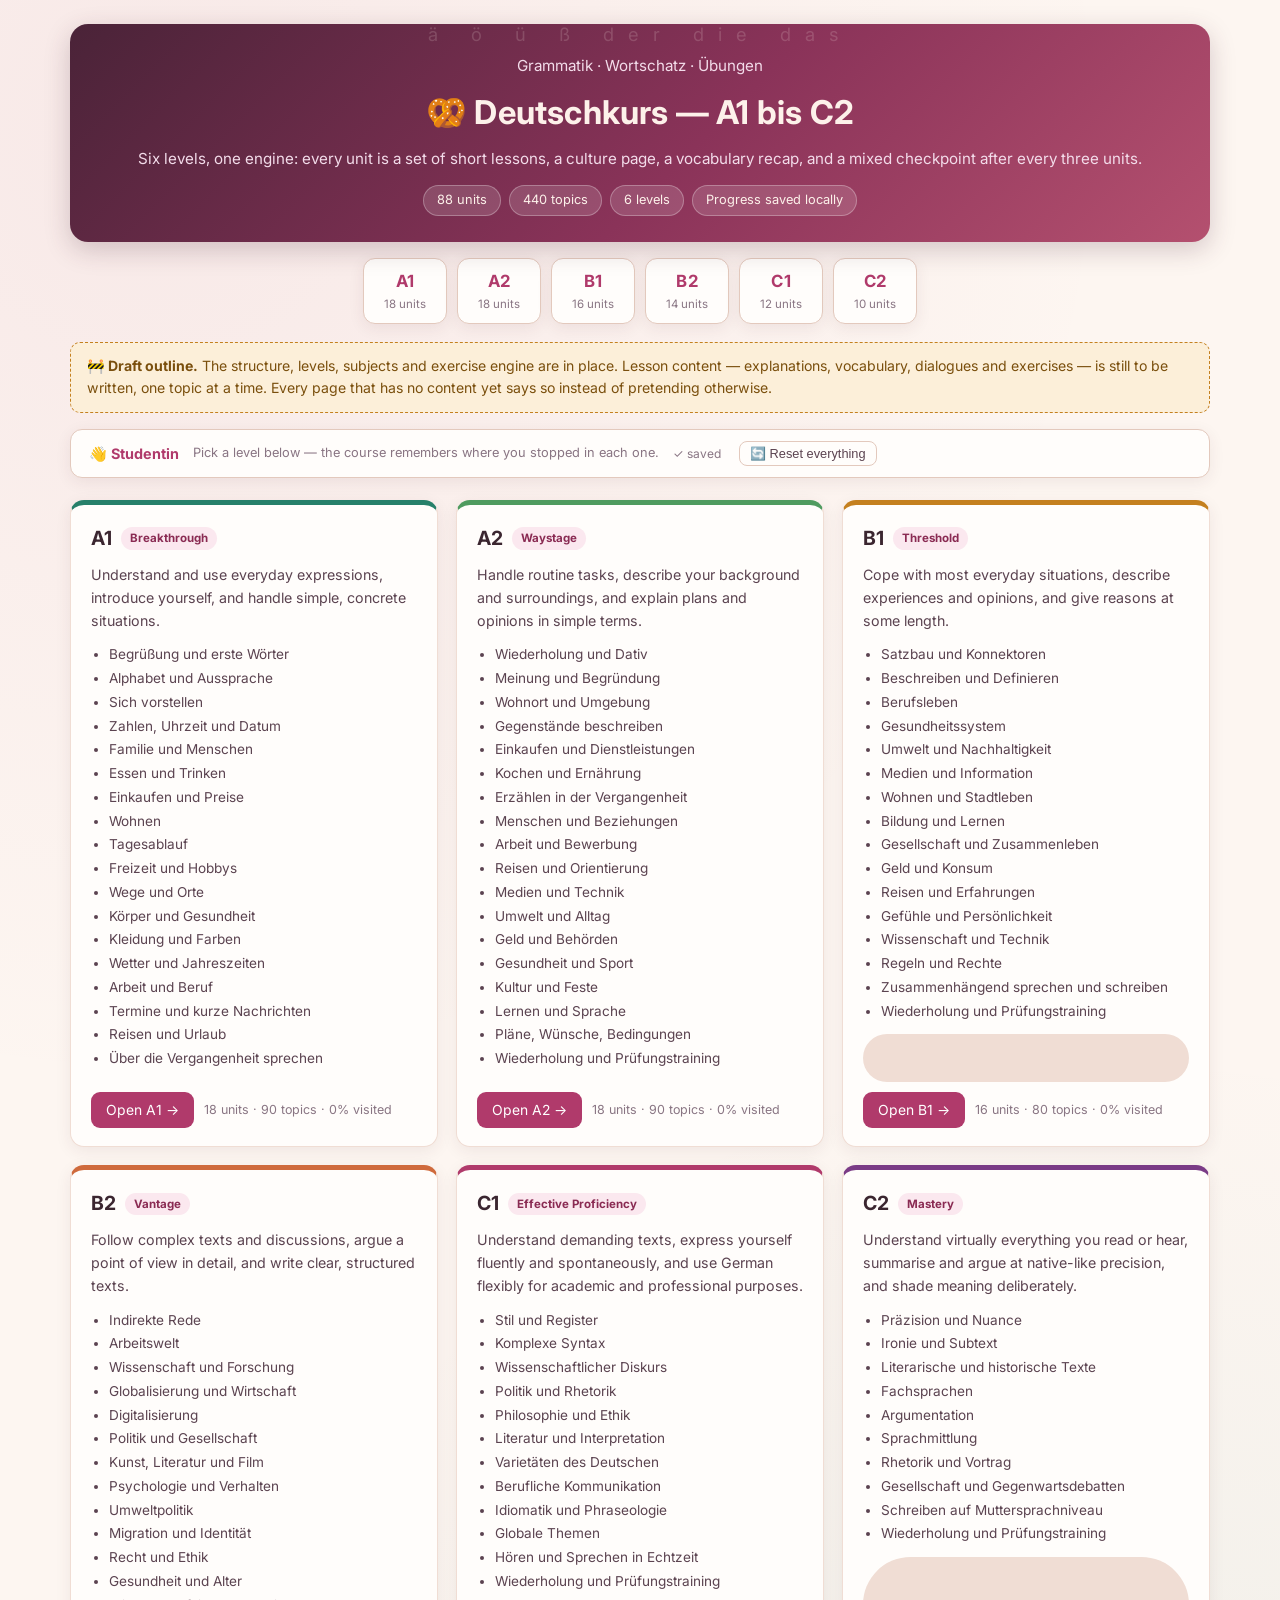
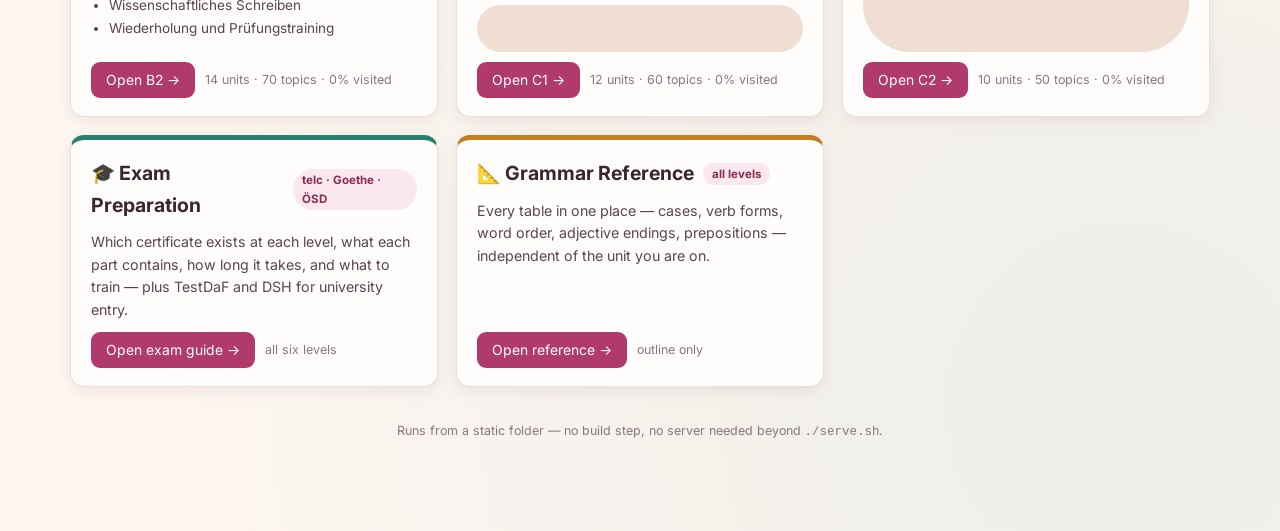
==== index.html @ eb398d91 "Deutschkurs: static German course A1–C2 Course engine, six level data files, exam guide, offline wri" ====
<!DOCTYPE html>
<html lang="en">
<head>
<meta charset="UTF-8">
<meta name="viewport" content="width=device-width, initial-scale=1.0">
<title>Deutschkurs — A1 to C2</title>
<link rel="preconnect" href="https://fonts.googleapis.com">
<link rel="preconnect" href="https://fonts.gstatic.com" crossorigin>
<link href="https://fonts.googleapis.com/css2?family=Inter:wght@400;500;600;700&display=swap" rel="stylesheet">
<link rel="stylesheet" href="style.css">
</head>
<body>
<div class="wrap">
  <header class="page-head">
    <p>Grammatik · Wortschatz · Übungen</p>
    <h1>🥨 Deutschkurs — A1 bis C2</h1>
    <p>Six levels, one engine: every unit is a set of short lessons, a culture page, a vocabulary recap, and a mixed checkpoint after every three units.</p>
    <div class="badges">
      <span id="bTotalUnits">— units</span>
      <span id="bTotalTopics">— topics</span>
      <span>6 levels</span>
      <span>Progress saved locally</span>
    </div>
  </header>

  <nav class="level-switch" id="levelSwitch" aria-label="Choose a level"></nav>

  <div class="draft-banner">
    <strong>🚧 Draft outline.</strong> The structure, levels, subjects and exercise engine are in place.
    Lesson content — explanations, vocabulary, dialogues and exercises — is still to be written, one topic at a time.
    Every page that has no content yet says so instead of pretending otherwise.
  </div>

  <div class="profile-bar" id="profileBar"></div>

  <div class="level-grid" id="levelGrid"></div>

  <div class="level-grid" style="margin-top:18px">
    <div class="level-card" style="border-top-color:#27806a">
      <h2>🎓 Exam Preparation <span class="lv-tag">telc · Goethe · ÖSD</span></h2>
      <p class="lv-goal">Which certificate exists at each level, what each part contains, how long it takes, and what to train — plus TestDaF and DSH for university entry.</p>
      <div class="lv-foot"><a class="lv-btn" href="exam.html">Open exam guide →</a><span class="lv-stat">all six levels</span></div>
    </div>
    <div class="level-card" style="border-top-color:#c4801f">
      <h2>📐 Grammar Reference <span class="lv-tag">all levels</span></h2>
      <p class="lv-goal">Every table in one place — cases, verb forms, word order, adjective endings, prepositions — independent of the unit you are on.</p>
      <div class="lv-foot"><a class="lv-btn" href="grammar.html">Open reference →</a><span class="lv-stat">outline only</span></div>
    </div>
  </div>

  <footer class="page-foot">Runs from a static folder — no build step, no server needed beyond <code>./serve.sh</code>.</footer>
</div>

<script src="progress.js"></script>
<script src="builders.js"></script>
<script src="data/a1.js"></script>
<script src="data/a2.js"></script>
<script src="data/b1.js"></script>
<script src="data/b2.js"></script>
<script src="data/c1.js"></script>
<script src="data/c2.js"></script>
<script>
(function () {
  const esc = DK.esc;
  const codes = DK.LEVEL_CODES;

  function unitCount() { return codes.reduce(function (s, c) { return s + (LEVELS[c] ? LEVELS[c].units.length : 0); }, 0); }
  function topicCount() {
    return codes.reduce(function (s, c) {
      return s + (LEVELS[c] ? LEVELS[c].units.reduce(function (n, u) { return n + u.topics.length; }, 0) : 0);
    }, 0);
  }

  function renderSwitch() {
    document.getElementById('levelSwitch').innerHTML = codes.map(function (c) {
      const L = LEVELS[c];
      if (!L) return '<span class="soon"><b>' + c.toUpperCase() + '</b><small>planned</small></span>';
      return '<a href="course.html?level=' + c + '"><b>' + L.label + '</b><small>' + L.units.length + ' units</small></a>';
    }).join('');
  }

  function renderGrid() {
    document.getElementById('levelGrid').innerHTML = codes.map(function (c) {
      const L = LEVELS[c];
      if (!L) return '';
      const P = DK.level(c);
      const topics = L.units.reduce(function (n, u) { return n + u.topics.length; }, 0);
      const pages = L.units.reduce(function (n, u) { return n + u.topics.length + 2; }, 0);
      const seen = Object.keys(P.pages).length;
      const pct = pages ? Math.round(Math.min(seen, pages) / pages * 100) : 0;
      const subjects = L.units.map(function (u) { return '<li>' + esc(u.subject) + '</li>'; }).join('');
      return '<div class="level-card lv-' + c + '">' +
        '<h2>' + L.label + ' <span class="lv-tag">' + esc(L.name.split('—')[1] ? L.name.split('—')[1].trim() : L.name) + '</span></h2>' +
        '<p class="lv-goal">' + esc(L.goal) + '</p>' +
        '<ul class="subjects">' + subjects + '</ul>' +
        '<div class="pb-bar-track"><div class="pb-bar-fill" style="width:' + pct + '%"></div></div>' +
        '<div class="lv-foot"><a class="lv-btn" href="course.html?level=' + c + '">Open ' + L.label + ' →</a>' +
        '<span class="lv-stat">' + L.units.length + ' units · ' + topics + ' topics · ' + pct + '% visited</span></div>' +
        '</div>';
    }).join('');
  }

  function renderProfileBar() {
    const d = DK.get();
    document.getElementById('profileBar').innerHTML =
      '<span>👋 <span class="pb-name">' + esc(d.name || 'Studentin') + '</span></span>' +
      '<span class="pb-pct">Pick a level below — the course remembers where you stopped in each one.</span>' +
      '<span class="pb-save" id="pbSave"></span>' +
      '<button onclick="resetAll()">🔄 Reset everything</button>';
    DK.setBadge('saved');
  }
  window.resetAll = function () {
    if (!confirm('Reset saved progress for every level? This cannot be undone.')) return;
    DK.reset();
    renderProfileBar(); renderGrid();
  };

  document.addEventListener('DOMContentLoaded', async function () {
    document.getElementById('bTotalUnits').textContent = unitCount() + ' units';
    document.getElementById('bTotalTopics').textContent = topicCount() + ' topics';
    renderSwitch();
    await DK.load();
    document.body.classList.toggle('genders-off', DK.get().display !== 'genders');
    renderProfileBar();
    renderGrid();
  });
})();
</script>
</body>
</html>
---- style.css ----
/* =========================================================
   Deutschkurs — shared theme
   Palette: warm blush paper, plum ink, raspberry / jade / amber accents.
   Deliberately no blue and no pure black anywhere.
   ========================================================= */
:root {
  --bg:            #fdf6f1;
  --card-bg:       #fffdfb;
  --ink:           #3b2630;   /* deep plum-brown, never #000 */
  --ink-soft:      #5b4350;
  --muted:         #897583;
  --accent:        #b03a6b;   /* raspberry — primary */
  --accent-dark:   #8a2b53;
  --accent-soft:   #fbe8ef;
  --accent2:       #27806a;   /* jade — secondary */
  --accent2-soft:  #e2f1ec;
  --amber:         #c4801f;   /* highlights, badges */
  --amber-soft:    #fcefd9;
  --line:          #f0ddd4;
  --line-strong:   #e3c9bd;
  --head-bg:       linear-gradient(135deg, #4a2338 0%, #8a3359 55%, #b4506f 100%);
  --head-ink:      #fdf1ea;

  /* der / die / das — used by the gender-colour display mode */
  --der:  #b9741c;
  --die:  #b03a6b;
  --das:  #27806a;
  --der-soft: #fbeedb;
  --die-soft: #fbe8ef;
  --das-soft: #e2f1ec;

  --ok:   #27806a;
  --bad:  #c0452f;
  --radius: 14px;
  --shadow: 0 4px 16px rgba(74, 35, 56, 0.08);
}

* { box-sizing: border-box; }
html { scroll-behavior: smooth; }
body {
  margin: 0;
  font-family: "Inter", "Segoe UI", "Helvetica Neue", Arial, sans-serif;
  background: var(--bg);
  background-image:
    radial-gradient(circle at 12% 6%,  rgba(176, 58, 107, 0.07) 0%, transparent 42%),
    radial-gradient(circle at 88% 94%, rgba(39, 128, 106, 0.07) 0%, transparent 42%);
  color: var(--ink);
  line-height: 1.6;
  padding: 24px 12px 90px;
}
a { color: var(--accent); }

.wrap { max-width: 1140px; margin: 0 auto; }
.wrap.narrow { max-width: 900px; }

/* ===== page header ===== */
header.page-head {
  text-align: center;
  padding: 30px 22px 26px;
  background: var(--head-bg);
  border-radius: 18px;
  color: var(--head-ink);
  box-shadow: 0 8px 26px rgba(74, 35, 56, 0.22);
  position: relative;
  overflow: hidden;
}
header.page-head::before {
  content: "ä  ö  ü  ß  der  die  das";
  position: absolute;
  inset: -4px 0 auto 0;
  text-align: center;
  font-size: 1.15rem;
  letter-spacing: 14px;
  opacity: 0.16;
}
header.page-head h1 {
  font-size: 2.05rem;
  margin: 8px 0 8px;
  letter-spacing: 0.2px;
  position: relative;
}
header.page-head p { margin: 0; color: #f3dcea; font-size: 0.95rem; position: relative; }
header.page-head .badges {
  margin-top: 14px; display: flex; gap: 8px;
  justify-content: center; flex-wrap: wrap; position: relative;
}
header.page-head .badges span {
  background: rgba(255,255,255,0.14);
  border: 1px solid rgba(255,255,255,0.28);
  border-radius: 999px; padding: 4px 13px; font-size: 0.8rem;
}

/* ===== level switcher (A1 … C2) ===== */
nav.level-switch {
  margin: 16px auto 0;
  display: flex; gap: 10px; flex-wrap: wrap; justify-content: center;
}
nav.level-switch a, nav.level-switch span.soon {
  display: flex; flex-direction: column; align-items: center; gap: 1px;
  min-width: 84px; padding: 9px 14px;
  background: var(--card-bg);
  border: 1px solid var(--line-strong);
  border-radius: 12px;
  text-decoration: none; color: var(--ink);
  box-shadow: var(--shadow);
  transition: transform 0.12s ease, border-color 0.12s ease;
}
nav.level-switch a:hover { transform: translateY(-2px); border-color: var(--accent); }
nav.level-switch a b { font-size: 1.05rem; color: var(--accent); letter-spacing: 0.5px; }
nav.level-switch a small, nav.level-switch span.soon small { font-size: 0.72rem; color: var(--muted); }
nav.level-switch a[aria-current="page"] {
  background: var(--accent-soft); border-color: var(--accent);
}
nav.level-switch span.soon { opacity: 0.55; cursor: not-allowed; }
nav.level-switch span.soon b { font-size: 1.05rem; color: var(--muted); }

/* ===== profile bar ===== */
.profile-bar {
  margin: 16px auto 0; padding: 11px 18px;
  background: var(--card-bg);
  border: 1px solid var(--line-strong);
  border-radius: 12px;
  display: flex; align-items: center; gap: 14px; flex-wrap: wrap;
  font-size: 0.9rem; box-shadow: var(--shadow);
}
.profile-bar .pb-name { font-weight: 700; color: var(--accent); }
.profile-bar .pb-progress { flex: 1 1 180px; min-width: 150px; display: flex; align-items: center; gap: 9px; }
.pb-bar-track { flex: 1; height: 8px; border-radius: 999px; background: var(--line); overflow: hidden; }
.pb-bar-fill { height: 100%; border-radius: 999px; background: linear-gradient(90deg, var(--amber), var(--accent2)); transition: width 0.3s ease; }
.pb-pct { font-size: 0.8rem; color: var(--muted); white-space: nowrap; }
.profile-bar button {
  background: none; border: 1px solid var(--line-strong); border-radius: 8px;
  padding: 4px 10px; font-size: 0.8rem; cursor: pointer; color: var(--ink-soft);
}
.profile-bar button:hover { border-color: var(--accent); color: var(--accent); }
.pb-save { font-size: 0.75rem; color: var(--muted); min-width: 52px; }

.display-switch { display: flex; align-items: center; gap: 6px; }
.display-switch .ds-label { font-size: 0.75rem; color: var(--muted); text-transform: uppercase; letter-spacing: 0.6px; }
.display-switch button {
  border: 1px solid var(--line-strong); background: var(--card-bg);
  padding: 4px 10px; font-size: 0.78rem; border-radius: 8px; cursor: pointer;
}
.display-switch button.on { background: var(--accent); border-color: var(--accent); color: #fff; }

/* ===== layout ===== */
.layout { display: grid; grid-template-columns: 300px 1fr; gap: 20px; margin-top: 20px; align-items: start; }
@media (max-width: 860px) { .layout { grid-template-columns: 1fr; } }

.sidebar {
  background: var(--card-bg); border: 1px solid var(--line);
  border-radius: var(--radius); padding: 14px; box-shadow: var(--shadow);
  position: sticky; top: 16px; max-height: calc(100vh - 40px); overflow-y: auto;
}
.course-nav { display: flex; flex-direction: column; gap: 7px; }
.nav-item {
  text-align: left; background: transparent; border: 1px solid transparent;
  border-radius: 10px; padding: 9px 11px; cursor: pointer; font: inherit;
  color: var(--ink); display: flex; flex-direction: column; gap: 3px;
}
.nav-item:hover { background: var(--accent-soft); }
.nav-item.active { background: var(--accent-soft); border-color: var(--accent); }
.nav-item.cp { background: var(--amber-soft); }
.nav-item.cp.active { border-color: var(--amber); }
.ni-title { font-weight: 600; font-size: 0.9rem; }
.ni-meta { font-size: 0.73rem; color: var(--muted); }
.ni-bar { height: 4px; border-radius: 999px; background: var(--line); overflow: hidden; }
.ni-bar span { display: block; height: 100%; background: var(--accent2); }
.progress-note { font-size: 0.73rem; color: var(--muted); margin: 12px 4px 0; }

.lecture {
  background: var(--card-bg); border: 1px solid var(--line);
  border-radius: var(--radius); padding: 24px 26px 18px; box-shadow: var(--shadow); min-height: 420px;
}
.lecture-placeholder { text-align: center; color: var(--muted); padding: 60px 20px; }
.lecture-placeholder .big { font-size: 2.6rem; display: block; margin-bottom: 10px; }
.lecture-crumb { font-size: 0.78rem; color: var(--muted); text-transform: uppercase; letter-spacing: 0.7px; }
.lecture-title { font-size: 1.4rem; margin: 6px 0 18px; }
.lecture-block { margin-bottom: 22px; }
.lecture-block h4 {
  margin: 0 0 10px; font-size: 0.95rem; color: var(--accent-dark);
  border-bottom: 2px solid var(--accent-soft); padding-bottom: 5px;
}

/* ===== content pieces ===== */
.grammar-point { background: var(--accent2-soft); border-left: 4px solid var(--accent2); border-radius: 0 10px 10px 0; padding: 12px 15px; }
.grammar-point p { margin: 5px 0; }
.example-box { background: var(--amber-soft); border-left: 4px solid var(--amber); border-radius: 0 10px 10px 0; padding: 11px 14px; margin: 10px 0; font-size: 0.93rem; }
.culture-box { background: var(--accent-soft); border-left: 4px solid var(--accent); border-radius: 0 10px 10px 0; padding: 14px 16px; }
.note { color: var(--muted); font-size: 0.87rem; }
.de { font-weight: 600; color: var(--accent-dark); }
.en { color: var(--ink-soft); }
ul.goals { margin: 6px 0 0 0; padding-left: 20px; }
ul.goals li { margin: 3px 0; }

table.vocab { width: 100%; border-collapse: collapse; font-size: 0.92rem; }
table.vocab th {
  text-align: left; background: var(--accent-soft); color: var(--accent-dark);
  padding: 7px 10px; border-bottom: 2px solid var(--line-strong); font-size: 0.82rem;
}
table.vocab td { padding: 7px 10px; border-bottom: 1px solid var(--line); }
table.vocab tr:hover td { background: #fff7f3; }
table.vocab.recap .spk-cell { width: 34px; }
#recapTbl.hide-en .en-cell { color: transparent; background: var(--line); border-radius: 4px; }
#recapTbl.hide-en .en-cell:hover { color: var(--ink); background: none; }
.recap-toggle { display: inline-flex; gap: 7px; align-items: center; font-size: 0.85rem; color: var(--muted); margin-bottom: 12px; }
.recap-intro { font-size: 0.92rem; color: var(--ink-soft); }
.recap-done { background: var(--accent2-soft); border: 1px solid var(--accent2); border-radius: 10px; padding: 13px 16px; margin-top: 18px; }
h3.sub { font-size: 0.95rem; color: var(--accent2); margin: 18px 0 6px; }

.dialog-box { background: #fdf3ee; border: 1px solid var(--line-strong); border-radius: 10px; padding: 13px 16px; }
.dialog-box h4 { margin: 0 0 8px; font-size: 0.9rem; color: var(--accent-dark); border: none; }
.dialog-line { margin: 4px 0; }
.dialog-line .speaker { display: inline-block; min-width: 26px; font-weight: 700; color: var(--accent2); }

/* gender colouring (display mode) */
.g-der { color: var(--der); font-weight: 600; }
.g-die { color: var(--die); font-weight: 600; }
.g-das { color: var(--das); font-weight: 600; }
body.genders-off .g-der, body.genders-off .g-die, body.genders-off .g-das { color: inherit; font-weight: 600; }
.gender-key { display: flex; gap: 10px; flex-wrap: wrap; font-size: 0.78rem; margin: 6px 0 0; }
.gender-key span { border-radius: 999px; padding: 2px 10px; }
.gender-key .k-der { background: var(--der-soft); color: var(--der); }
.gender-key .k-die { background: var(--die-soft); color: var(--die); }
.gender-key .k-das { background: var(--das-soft); color: var(--das); }

/* ===== exercises ===== */
.exercise ol { padding-left: 22px; margin: 0; }
.exercise li { margin: 9px 0; }
.ex-title { font-weight: 600; color: var(--accent-dark); margin-bottom: 8px; }
.exercise input[type="text"], .q-row input[type="text"] {
  border: 1px solid var(--line-strong); border-radius: 8px; padding: 5px 9px;
  font: inherit; font-size: 0.9rem; min-width: 170px; background: #fff; color: var(--ink);
}
.exercise input:focus, .q-row input:focus { outline: 2px solid var(--accent); outline-offset: 1px; }
.exercise select, .match-row select {
  border: 1px solid var(--line-strong); border-radius: 8px; padding: 5px 8px; font: inherit; background: #fff; color: var(--ink);
}
.check-btn, .reset-btn {
  border: none; border-radius: 8px; padding: 5px 12px; font-size: 0.82rem; cursor: pointer;
  background: var(--accent); color: #fff;
}
.reset-btn { background: var(--muted); }
.check-btn:hover { background: var(--accent-dark); }
.check-btn:disabled, .reset-btn:disabled { opacity: 0.45; cursor: default; }
.feedback { font-size: 0.85rem; margin-left: 6px; }
.feedback.correct { color: var(--ok); }
.feedback.wrong { color: var(--bad); }
.script-tag { font-size: 0.72rem; background: var(--amber-soft); color: var(--amber); border-radius: 999px; padding: 2px 8px; }

/* ===== lecture navigation ===== */
.lecture-nav { display: flex; align-items: center; gap: 12px; border-top: 1px solid var(--line); padding-top: 14px; margin-top: 10px; flex-wrap: wrap; }
.lecture-nav button {
  border: 1px solid var(--accent); background: var(--card-bg); color: var(--accent);
  border-radius: 9px; padding: 6px 15px; cursor: pointer; font: inherit; font-size: 0.87rem;
}
.lecture-nav button:hover:not(:disabled) { background: var(--accent); color: #fff; }
.lecture-nav button.alt { border-color: var(--amber); color: var(--amber); }
.lecture-nav button.alt:hover { background: var(--amber); color: #fff; }
.lecture-nav button:disabled { opacity: 0.35; cursor: default; }
.lecture-dots { display: flex; gap: 6px; flex: 1; flex-wrap: wrap; }
.lecture-dots span { width: 9px; height: 9px; border-radius: 50%; background: var(--line-strong); cursor: pointer; }
.lecture-dots span.active { background: var(--accent); transform: scale(1.25); }
.lecture-dots span.culture-dot { background: var(--amber); opacity: 0.5; }
.lecture-dots span.recap-dot { background: var(--accent2); opacity: 0.5; }

/* ===== checkpoints ===== */
.cp-score { display: flex; align-items: center; gap: 12px; font-size: 0.86rem; color: var(--ink-soft); margin-bottom: 18px; }
.q { border: 1px solid var(--line); border-radius: 10px; padding: 12px 14px; margin-bottom: 11px; background: #fffaf7; }
.q-prompt { margin-bottom: 9px; }
.q-de { font-weight: 700; color: var(--accent-dark); }
.q-en { font-style: italic; color: var(--accent2); }
.q-opts { display: flex; gap: 8px; flex-wrap: wrap; }
.opt { border: 1px solid var(--line-strong); background: #fff; border-radius: 9px; padding: 6px 13px; cursor: pointer; font: inherit; font-size: 0.87rem; color: var(--ink); }
.opt:hover:not(:disabled) { border-color: var(--accent); }
.opt.right { background: var(--accent2-soft); border-color: var(--accent2); color: var(--accent2); }
.opt.wrong { background: #fbe6e1; border-color: var(--bad); color: var(--bad); }
.q-row { display: flex; align-items: center; gap: 8px; flex-wrap: wrap; }
.match-row { display: flex; align-items: center; gap: 10px; margin: 6px 0; flex-wrap: wrap; }
.match-row .q-de { min-width: 140px; }
.tile-answer { min-height: 38px; border: 1px dashed var(--line-strong); border-radius: 9px; padding: 5px; margin-bottom: 8px; display: flex; gap: 5px; flex-wrap: wrap; }
.tile-hint { color: var(--muted); font-size: 0.85rem; padding: 4px; }
.tile-bank { display: flex; gap: 6px; flex-wrap: wrap; margin-bottom: 9px; }
.tile { border: 1px solid var(--line-strong); background: #fff; border-radius: 8px; padding: 5px 11px; cursor: pointer; font: inherit; color: var(--ink); }
.tile.placed { background: var(--accent-soft); border-color: var(--accent); cursor: default; }
.tile:disabled { opacity: 0.4; }
.spk { background: none; border: none; cursor: pointer; font-size: 1rem; }
.spk.big { background: var(--accent2); color: #fff; border-radius: 9px; padding: 5px 13px; font-size: 0.87rem; }

/* ===== hub (index) ===== */
.level-grid { display: grid; grid-template-columns: repeat(auto-fill, minmax(320px, 1fr)); gap: 18px; margin-top: 22px; }
.level-card {
  background: var(--card-bg); border: 1px solid var(--line); border-top: 5px solid var(--accent);
  border-radius: var(--radius); padding: 18px 20px; box-shadow: var(--shadow);
  display: flex; flex-direction: column; gap: 10px;
}
.level-card.lv-a1 { border-top-color: #27806a; }
.level-card.lv-a2 { border-top-color: #4f9b5f; }
.level-card.lv-b1 { border-top-color: #c4801f; }
.level-card.lv-b2 { border-top-color: #cf6a3c; }
.level-card.lv-c1 { border-top-color: #b03a6b; }
.level-card.lv-c2 { border-top-color: #7a3b86; }
.level-card h2 { margin: 0; font-size: 1.22rem; display: flex; align-items: center; gap: 9px; }
.level-card .lv-tag { font-size: 0.72rem; background: var(--accent-soft); color: var(--accent-dark); border-radius: 999px; padding: 2px 9px; }
.level-card .lv-goal { font-size: 0.89rem; color: var(--ink-soft); margin: 0; }
.level-card ul.subjects { margin: 0; padding-left: 18px; font-size: 0.85rem; color: var(--ink-soft); columns: 1; }
.level-card ul.subjects li { margin: 2px 0; }
.level-card .lv-foot { margin-top: auto; display: flex; align-items: center; gap: 10px; flex-wrap: wrap; }
.level-card .lv-btn {
  background: var(--accent); color: #fff; text-decoration: none;
  border-radius: 9px; padding: 7px 15px; font-size: 0.87rem;
}
.level-card .lv-btn:hover { background: var(--accent-dark); }
.level-card .lv-stat { font-size: 0.78rem; color: var(--muted); }
.draft-banner {
  margin: 18px auto 0; padding: 12px 16px; font-size: 0.88rem;
  background: var(--amber-soft); border: 1px dashed var(--amber);
  border-radius: 10px; color: #7a4f0d;
}
.pending-box {
  border: 1px dashed var(--line-strong); border-radius: 10px;
  padding: 22px; text-align: center; color: var(--muted); background: #fffaf7;
}
.pending-box .pb-ico { font-size: 1.8rem; display: block; margin-bottom: 6px; }

/* ===== modal ===== */
.profile-modal-overlay {
  position: fixed; inset: 0; background: rgba(59, 38, 48, 0.55);
  display: flex; align-items: center; justify-content: center; z-index: 50; padding: 16px;
}
.profile-modal { background: var(--card-bg); border-radius: var(--radius); padding: 24px 26px; max-width: 360px; width: 100%; box-shadow: 0 12px 40px rgba(59,38,48,0.3); }
.profile-modal h3 { margin: 0 0 8px; }
.profile-modal input { width: 100%; padding: 8px 10px; border: 1px solid var(--line-strong); border-radius: 9px; font: inherit; margin: 10px 0; }
footer.page-foot { text-align: center; font-size: 0.78rem; color: var(--muted); margin-top: 34px; }

/* =========================================================
   Skills pages: Lesen · Hören · Schreiben · Karteikarten
   ========================================================= */

/* ----- shared skill header ----- */
.skill-intro {
  background: var(--accent2-soft);
  border-left: 4px solid var(--accent2);
  border-radius: 0 10px 10px 0;
  padding: 11px 15px;
  margin-bottom: 16px;
  font-size: 0.92rem;
}
.skill-meta { display: flex; gap: 8px; flex-wrap: wrap; margin-bottom: 14px; }
.skill-meta span {
  font-size: 0.75rem; border-radius: 999px; padding: 3px 11px;
  background: var(--amber-soft); color: #7a4f0d; border: 1px solid #f0d9b5;
}

/* ----- reading ----- */
.reading-text {
  background: #fffaf7;
  border: 1px solid var(--line-strong);
  border-radius: 12px;
  padding: 18px 22px;
  font-size: 0.97rem;
  line-height: 1.75;
}
.reading-text h5 { margin: 0 0 10px; font-size: 1.05rem; color: var(--accent-dark); }
.reading-text p { margin: 0 0 11px; }
.reading-text p:last-child { margin-bottom: 0; }
.reading-text .src { display: block; margin-top: 12px; font-size: 0.78rem; color: var(--muted); font-style: italic; }
.reading-text.serif { font-family: Georgia, "Times New Roman", serif; }

/* ----- listening ----- */
.audio-bar {
  display: flex; gap: 9px; flex-wrap: wrap; align-items: center;
  background: var(--accent-soft); border: 1px solid var(--line-strong);
  border-radius: 12px; padding: 12px 15px; margin-bottom: 14px;
}
.audio-bar button {
  border: none; border-radius: 9px; padding: 7px 15px; cursor: pointer;
  font: inherit; font-size: 0.87rem; background: var(--accent); color: #fff;
}
.audio-bar button.ghost { background: var(--card-bg); color: var(--accent); border: 1px solid var(--accent); }
.audio-bar button:disabled { opacity: 0.45; cursor: default; }
.audio-bar .a-status { font-size: 0.82rem; color: var(--muted); margin-left: auto; }
.audio-note { font-size: 0.78rem; color: var(--muted); margin: 0 0 14px; }
.transcript { margin-bottom: 16px; }
.transcript summary { cursor: pointer; font-size: 0.87rem; color: var(--accent); padding: 6px 0; }
.transcript[open] summary { margin-bottom: 8px; }
.transcript .dialog-box { margin-top: 6px; }
.dialog-line.speaking { background: var(--amber-soft); border-radius: 6px; }

/* ----- writing ----- */
.writing-task {
  background: var(--amber-soft); border-left: 4px solid var(--amber);
  border-radius: 0 10px 10px 0; padding: 14px 16px; margin-bottom: 14px;
}
.writing-task h5 { margin: 0 0 8px; font-size: 1rem; color: #7a4f0d; }
.writing-task ul { margin: 8px 0 0; padding-left: 20px; }
.writing-wrap textarea {
  width: 100%; min-height: 240px; resize: vertical;
  border: 1px solid var(--line-strong); border-radius: 12px;
  padding: 14px 16px; font: inherit; font-size: 0.96rem; line-height: 1.7;
  background: #fff; color: var(--ink);
}
.writing-wrap textarea:focus { outline: 2px solid var(--accent); outline-offset: 1px; }
.writing-bar { display: flex; align-items: center; gap: 11px; flex-wrap: wrap; margin-top: 10px; }
.wc { font-size: 0.83rem; color: var(--muted); }
.wc.ok { color: var(--ok); font-weight: 600; }
.wc.over { color: var(--bad); font-weight: 600; }
.judge-status { font-size: 0.83rem; color: var(--muted); }
.criteria { display: grid; grid-template-columns: repeat(auto-fit, minmax(150px, 1fr)); gap: 9px; margin: 14px 0; }
.criterion {
  border: 1px solid var(--line); border-radius: 10px; padding: 9px 12px; background: #fffaf7;
}
.criterion .c-name { font-size: 0.78rem; color: var(--muted); text-transform: uppercase; letter-spacing: 0.5px; }
.criterion .c-score { font-size: 1.25rem; font-weight: 700; color: var(--accent); }
.criterion .c-note { font-size: 0.82rem; color: var(--ink-soft); }
.feedback-panel {
  border: 1px solid var(--accent2); border-radius: 12px; padding: 16px 18px;
  background: var(--accent2-soft); margin-top: 16px;
}
.feedback-panel h5 { margin: 0 0 10px; font-size: 1rem; color: var(--accent2); }
.verdict-badge {
  display: inline-block; border-radius: 999px; padding: 3px 12px;
  font-size: 0.8rem; font-weight: 700; background: var(--accent2); color: #fff;
}
.corr-list { list-style: none; padding: 0; margin: 0; }
.corr-list li { border-bottom: 1px solid rgba(39,128,106,0.2); padding: 9px 0; }
.corr-list li:last-child { border-bottom: none; }
.corr-bad { color: var(--bad); text-decoration: line-through; }
.corr-good { color: var(--ok); font-weight: 600; }
.corr-why { display: block; font-size: 0.84rem; color: var(--ink-soft); margin-top: 3px; }
.improved { background: #fff; border-radius: 9px; padding: 12px 14px; margin-top: 10px; font-size: 0.93rem; line-height: 1.7; }
.self-check { background: #fffaf7; border: 1px dashed var(--line-strong); border-radius: 10px; padding: 13px 16px; }
.self-check label { display: flex; gap: 9px; align-items: flex-start; padding: 5px 0; font-size: 0.89rem; cursor: pointer; }
.self-check input { accent-color: var(--accent2); margin-top: 4px; }

/* ----- API key / judge settings ----- */
.judge-setup { border: 1px dashed var(--amber); background: var(--amber-soft); border-radius: 10px; padding: 13px 16px; font-size: 0.87rem; color: #7a4f0d; }
.judge-setup code { background: rgba(255,255,255,0.6); padding: 1px 5px; border-radius: 4px; }
.judge-setup button { margin-top: 9px; }
.key-modal input { width: 100%; padding: 8px 10px; border: 1px solid var(--line-strong); border-radius: 9px; font: inherit; margin: 10px 0; }
.key-modal .opt-row { display: flex; gap: 8px; flex-wrap: wrap; margin-bottom: 10px; }
.key-modal .warn { font-size: 0.8rem; color: var(--bad); }

/* ----- flashcards ----- */
.fc-wrap { display: flex; flex-direction: column; align-items: center; gap: 13px; }
.fc-count { font-weight: 700; color: var(--accent2); }
.fc-card {
  width: min(100%, 420px); min-height: 220px;
  border: 1px solid var(--line-strong); border-radius: 18px; background: #fff;
  box-shadow: 0 6px 18px rgba(74,35,56,0.10);
  padding: 24px; display: flex; flex-direction: column;
  align-items: center; justify-content: center; gap: 9px;
  cursor: pointer; font: inherit; color: var(--ink); text-align: center;
}
.fc-card.flipped { background: linear-gradient(135deg, #fdf1f6 0%, #f7e4ee 100%); border-color: var(--accent); }
.fc-front { font-size: 1.9rem; font-weight: 700; line-height: 1.25; }
.fc-back { font-size: 1.6rem; font-weight: 700; color: var(--accent-dark); }
.fc-sub { font-size: 0.95rem; color: var(--muted); }
.fc-hint { font-size: 0.78rem; color: var(--muted); margin-top: 7px; }
.fc-nav { display: flex; gap: 9px; flex-wrap: wrap; justify-content: center; }
.fc-judge { display: flex; gap: 9px; flex-wrap: wrap; justify-content: center; }
.fc-judge button { border: 1px solid var(--line-strong); background: #fff; border-radius: 9px; padding: 7px 16px; cursor: pointer; font: inherit; font-size: 0.87rem; }
.fc-judge .know { border-color: var(--accent2); color: var(--accent2); }
.fc-judge .know:hover, .fc-judge .know.on { background: var(--accent2); color: #fff; }
.fc-judge .again { border-color: var(--amber); color: var(--amber); }
.fc-judge .again:hover, .fc-judge .again.on { background: var(--amber); color: #fff; }
.fc-opts { display: flex; gap: 11px; flex-wrap: wrap; align-items: center; justify-content: center; font-size: 0.83rem; color: var(--muted); }
.fc-opts label { display: inline-flex; gap: 5px; align-items: center; cursor: pointer; }
.fc-stats { display: flex; gap: 14px; flex-wrap: wrap; font-size: 0.83rem; color: var(--muted); }
.fc-stats b { color: var(--accent2); }

/* ----- exam preparation ----- */
.exam-grid { display: grid; grid-template-columns: repeat(auto-fit, minmax(290px, 1fr)); gap: 16px; }
.exam-card { border: 1px solid var(--line); border-top: 5px solid var(--accent2); border-radius: var(--radius); padding: 16px 18px; background: var(--card-bg); box-shadow: var(--shadow); }
.exam-card.telc { border-top-color: #c4801f; }
.exam-card.goethe { border-top-color: #b03a6b; }
.exam-card.oesd { border-top-color: #27806a; }
.exam-card.testdaf { border-top-color: #7a3b86; }
.exam-card h4 { margin: 0 0 4px; font-size: 1.05rem; border: none; padding: 0; }
.exam-card .e-sub { font-size: 0.8rem; color: var(--muted); margin: 0 0 10px; }
table.exam-parts { width: 100%; border-collapse: collapse; font-size: 0.87rem; }
table.exam-parts th { text-align: left; background: var(--accent-soft); color: var(--accent-dark); padding: 6px 9px; font-size: 0.78rem; }
table.exam-parts td { padding: 6px 9px; border-bottom: 1px solid var(--line); vertical-align: top; }
table.exam-parts td.mins { white-space: nowrap; color: var(--muted); }
.exam-tip { background: var(--accent-soft); border-left: 4px solid var(--accent); border-radius: 0 10px 10px 0; padding: 11px 15px; margin: 12px 0; font-size: 0.9rem; }
.exam-tip strong { color: var(--accent-dark); }

/* ----- offline checker report ----- */
.local-report {
  border: 1px solid var(--line-strong); border-radius: 12px;
  background: #fffaf7; padding: 15px 18px; margin-top: 16px;
}
.local-report h5 { margin: 0 0 6px; font-size: 1rem; color: var(--accent-dark); display: flex; gap: 9px; align-items: center; flex-wrap: wrap; }
.lr-badge { font-size: 0.68rem; font-weight: 600; background: var(--accent2-soft); color: var(--accent2); border-radius: 999px; padding: 2px 9px; letter-spacing: 0.4px; text-transform: uppercase; }
.lr-stats { display: flex; gap: 16px; flex-wrap: wrap; margin: 11px 0; font-size: 0.83rem; color: var(--muted); }
.lr-stats b { color: var(--accent); font-size: 1.05rem; }
.lr-expect { list-style: none; padding: 0; margin: 6px 0 0; display: grid; grid-template-columns: repeat(auto-fit, minmax(230px, 1fr)); gap: 5px; }
.lr-expect li { font-size: 0.88rem; padding: 5px 10px; border-radius: 8px; }
.lr-expect li.yes { background: var(--accent2-soft); color: var(--accent2); }
.lr-expect li.no { background: #fbe6e1; color: var(--bad); }
.lr-notes { list-style: none; padding: 0; margin: 12px 0 0; }
.lr-notes li { font-size: 0.89rem; padding: 6px 0; border-bottom: 1px solid var(--line); line-height: 1.6; }
.lr-notes li:last-child { border-bottom: none; }
.lr-notes li.lr-warn { color: var(--ink); }
.lr-notes li.lr-good { color: var(--ok); }
.lr-notes li.lr-info { color: var(--muted); }

/* ----- copy & paste correction ----- */
.manual-judge { border: 1px solid var(--amber); border-radius: 12px; background: var(--amber-soft); padding: 15px 18px; margin-top: 16px; }
.manual-judge h5 { margin: 0 0 6px; font-size: 1rem; color: #7a4f0d; }
.mj-row { display: flex; gap: 9px; align-items: center; flex-wrap: wrap; margin-top: 10px; }
.mj-prompt {
  max-height: 260px; overflow: auto; background: #fff; border: 1px solid var(--line-strong);
  border-radius: 9px; padding: 12px; font-size: 0.78rem; line-height: 1.5;
  white-space: pre-wrap; margin-top: 10px; color: var(--ink-soft);
}
.mj-paste {
  width: 100%; min-height: 120px; resize: vertical; margin-top: 6px;
  border: 1px solid var(--line-strong); border-radius: 9px; padding: 10px 12px;
  font-family: ui-monospace, Menlo, Consolas, monospace; font-size: 0.82rem; background: #fff; color: var(--ink);
}
.mj-opt { display: flex; gap: 9px; align-items: flex-start; padding: 7px 0; font-size: 0.89rem; cursor: pointer; }
.mj-opt input { accent-color: var(--accent); margin-top: 4px; }
.mj-opt em { color: var(--muted); font-size: 0.82rem; }
.key-modal { max-width: 460px; }
.key-modal h3 { margin-bottom: 12px; }
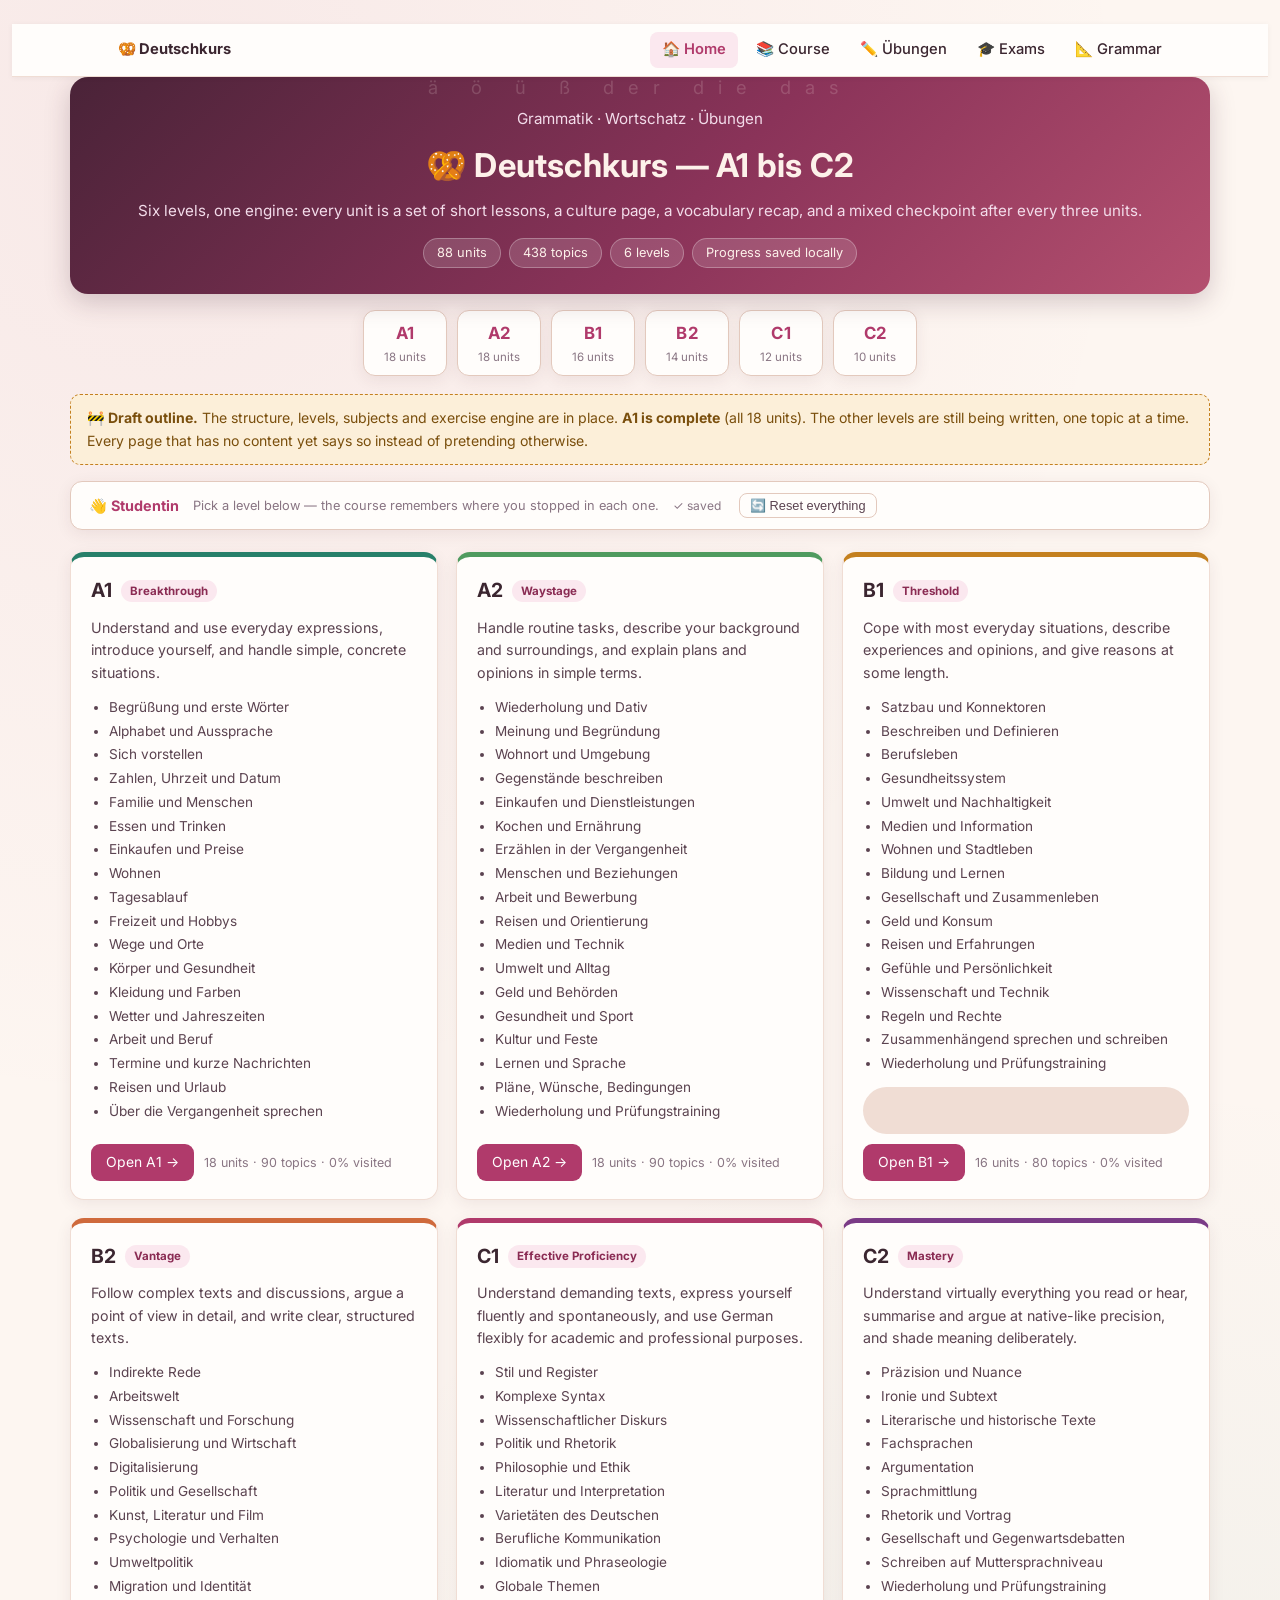
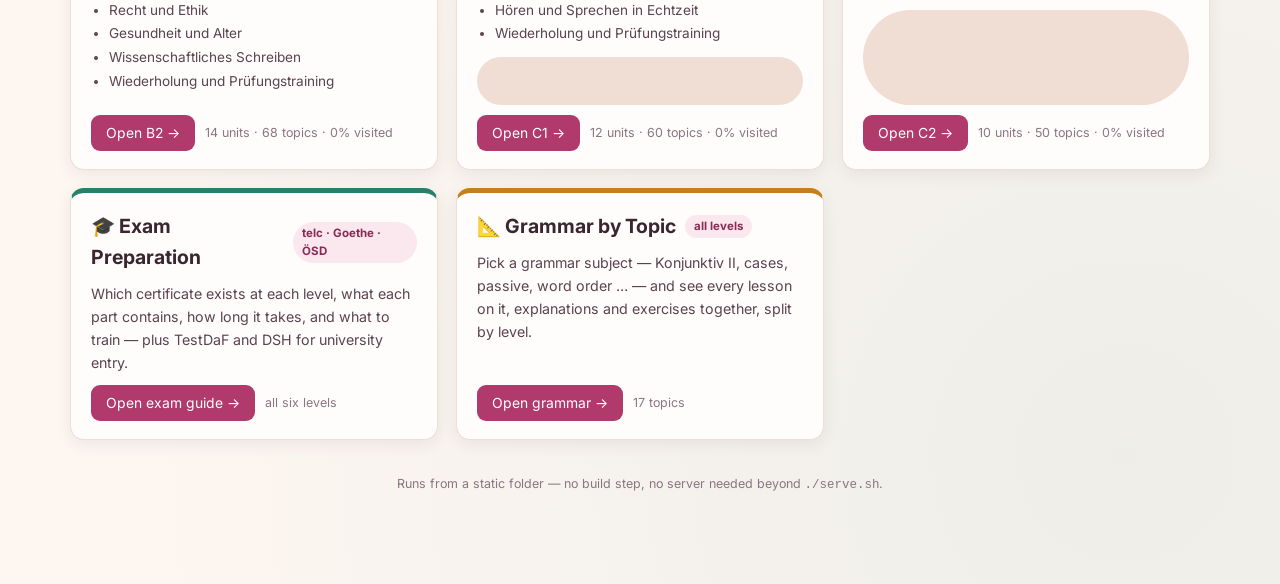
==== commit 0e657734: "Add site nav, German TTS voices, Übungen page; write A1 U3-5 and B2 U4-6 Co-Authored-By: Claude Sonn" ====
--- a/index.html
+++ b/index.html
@@ -7,7 +7,7 @@
 <link rel="preconnect" href="https://fonts.googleapis.com">
 <link rel="preconnect" href="https://fonts.gstatic.com" crossorigin>
 <link href="https://fonts.googleapis.com/css2?family=Inter:wght@400;500;600;700&display=swap" rel="stylesheet">
-<link rel="stylesheet" href="style.css">
+<link rel="stylesheet" href="style.css?v=4">
 </head>
 <body>
 <div class="wrap">
@@ -27,7 +27,7 @@
 
   <div class="draft-banner">
     <strong>🚧 Draft outline.</strong> The structure, levels, subjects and exercise engine are in place.
-    Lesson content — explanations, vocabulary, dialogues and exercises — is still to be written, one topic at a time.
+    <strong>A1 is complete</strong> (all 18 units). The other levels are still being written, one topic at a time.
     Every page that has no content yet says so instead of pretending otherwise.
   </div>
 
@@ -42,23 +42,23 @@
       <div class="lv-foot"><a class="lv-btn" href="exam.html">Open exam guide →</a><span class="lv-stat">all six levels</span></div>
     </div>
     <div class="level-card" style="border-top-color:#c4801f">
-      <h2>📐 Grammar Reference <span class="lv-tag">all levels</span></h2>
-      <p class="lv-goal">Every table in one place — cases, verb forms, word order, adjective endings, prepositions — independent of the unit you are on.</p>
-      <div class="lv-foot"><a class="lv-btn" href="grammar.html">Open reference →</a><span class="lv-stat">outline only</span></div>
+      <h2>📐 Grammar by Topic <span class="lv-tag">all levels</span></h2>
+      <p class="lv-goal">Pick a grammar subject — Konjunktiv II, cases, passive, word order … — and see every lesson on it, explanations and exercises together, split by level.</p>
+      <div class="lv-foot"><a class="lv-btn" href="grammar-topics.html">Open grammar →</a><span class="lv-stat">17 topics</span></div>
     </div>
   </div>
 
   <footer class="page-foot">Runs from a static folder — no build step, no server needed beyond <code>./serve.sh</code>.</footer>
 </div>
 
-<script src="progress.js"></script>
-<script src="builders.js"></script>
-<script src="data/a1.js"></script>
-<script src="data/a2.js"></script>
-<script src="data/b1.js"></script>
-<script src="data/b2.js"></script>
-<script src="data/c1.js"></script>
-<script src="data/c2.js"></script>
+<script src="progress.js?v=5"></script>
+<script src="builders.js?v=4"></script>
+<script src="data/a1.js?v=5"></script>
+<script src="data/a2.js?v=4"></script>
+<script src="data/b1.js?v=4"></script>
+<script src="data/b2.js?v=4"></script>
+<script src="data/c1.js?v=4"></script>
+<script src="data/c2.js?v=4"></script>
 <script>
 (function () {
   const esc = DK.esc;
@@ -126,5 +126,6 @@
   });
 })();
 </script>
+<script src="nav.js?v=4"></script>
 </body>
 </html>
--- a/style.css
+++ b/style.css
@@ -210,8 +210,17 @@
 
 .dialog-box { background: #fdf3ee; border: 1px solid var(--line-strong); border-radius: 10px; padding: 13px 16px; }
 .dialog-box h4 { margin: 0 0 8px; font-size: 0.9rem; color: var(--accent-dark); border: none; }
-.dialog-line { margin: 4px 0; }
-.dialog-line .speaker { display: inline-block; min-width: 26px; font-weight: 700; color: var(--accent2); }
+/* Dialog lines: name column (with colon) + text column, so every line starts at the same place
+   and a long sentence wraps under its own text instead of under the name. */
+.dialog-line { display: grid; grid-template-columns: 8.5em 1fr; column-gap: 0.75em; align-items: baseline;
+               margin: 0; padding: 6px 8px; border-radius: 6px; line-height: 1.5; }
+.dialog-line + .dialog-line { border-top: 1px dashed var(--line); }
+.dialog-line .speaker { font-weight: 700; color: var(--accent2); text-align: right; overflow-wrap: anywhere; }
+.dialog-line .speaker::after { content: ':'; }
+@media (max-width: 560px) {
+  .dialog-line { grid-template-columns: 1fr; row-gap: 1px; }
+  .dialog-line .speaker { text-align: left; font-size: 0.86rem; }
+}
 
 /* gender colouring (display mode) */
 .g-der { color: var(--der); font-weight: 600; }
@@ -524,3 +533,11 @@
 .mj-opt em { color: var(--muted); font-size: 0.82rem; }
 .key-modal { max-width: 460px; }
 .key-modal h3 { margin-bottom: 12px; }
+
+/* ===== site-wide top bar ===== */
+.site-nav { position: sticky; top: 0; z-index: 50; background: var(--card-bg); border-bottom: 1px solid var(--line); box-shadow: 0 1px 6px rgba(0,0,0,0.05); }
+.site-nav-in { max-width: 1100px; margin: 0 auto; padding: 8px 16px; display: flex; align-items: center; gap: 6px; flex-wrap: wrap; }
+.site-nav a { text-decoration: none; color: inherit; padding: 6px 12px; border-radius: 8px; font-size: 0.92rem; font-weight: 500; }
+.site-nav a:hover { background: var(--accent-soft); }
+.site-nav a[aria-current="page"] { background: var(--accent-soft); color: var(--accent); font-weight: 600; }
+.site-nav a.brand { font-weight: 700; margin-right: auto; }
